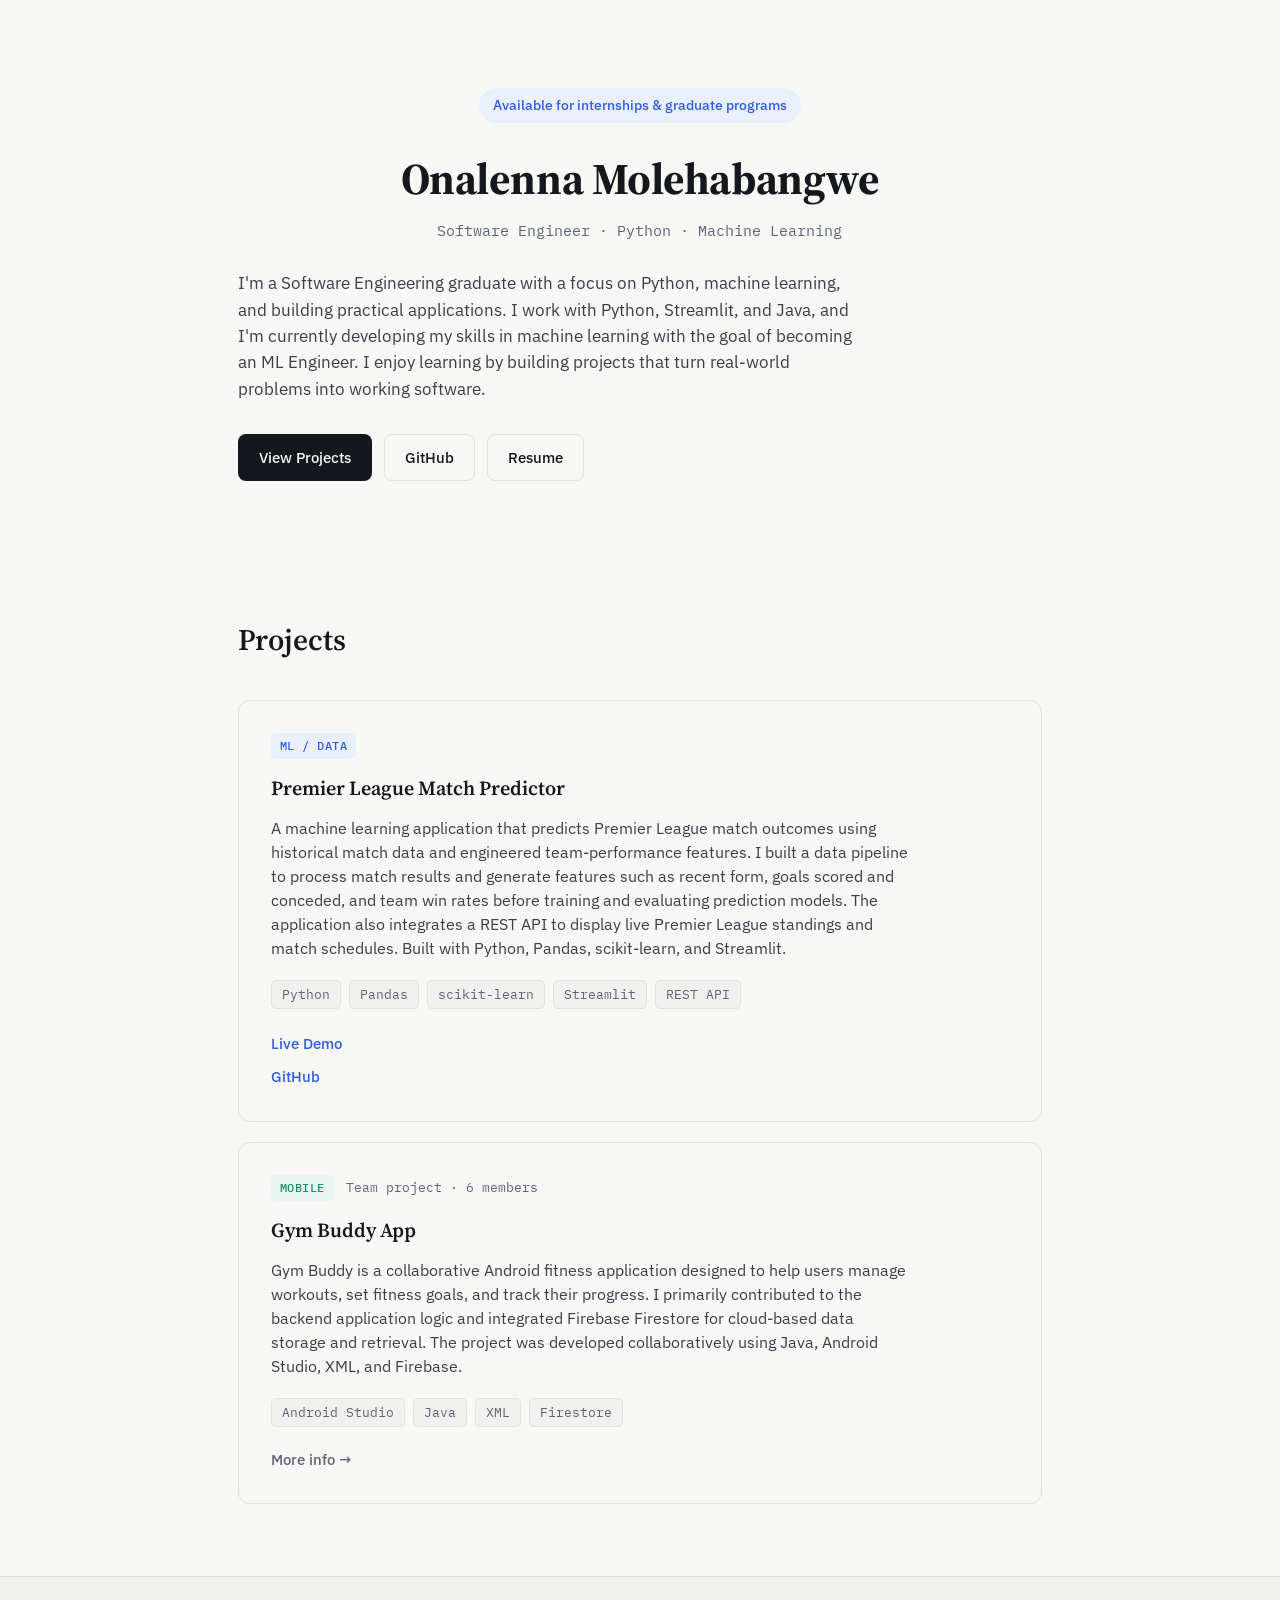
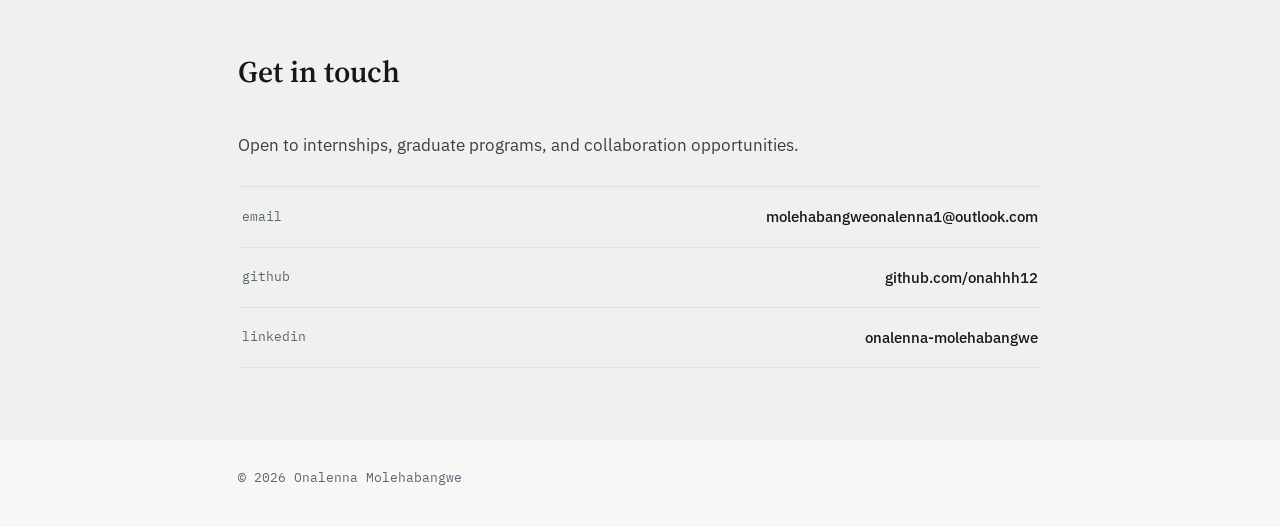
==== index.html @ 071b9071 "Update link to point to gymbuddy.html" ====
<!DOCTYPE html>
<html lang="en">
<head>
<meta charset="UTF-8">
<meta name="viewport" content="width=device-width, initial-scale=1.0">
<title>Onalenna Molehabangwe — Python Developer</title>
<link rel="preconnect" href="https://fonts.googleapis.com">
<link rel="preconnect" href="https://fonts.gstatic.com" crossorigin>
<link href="https://fonts.googleapis.com/css2?family=Source+Serif+4:opsz,wght@8..60,500;8..60,600;8..60,700&family=IBM+Plex+Sans:wght@400;500;600&family=IBM+Plex+Mono:wght@400;500&display=swap" rel="stylesheet">
<link rel="stylesheet" href="styles.css">
</head>
<body>

<header class="hero">
  <div class="wrap">
    <p class="badge-pill">Available for internships &amp; graduate programs</p>
    <div class="hero-row">
      <div>
        <h1>Onalenna Molehabangwe</h1>
        <p class="role">Software Engineer · Python · Machine Learning</p>
      </div>
    </div>

    <p class="lede">
      I'm a Software Engineering graduate with a focus on Python, machine learning, and building practical applications. I work with Python, Streamlit, and Java, and I'm currently developing my skills in machine learning with the goal of becoming an ML Engineer. I enjoy learning by building projects that turn real-world problems into working software.
    </p>

    <div class="cta-row">
      <a class="btn btn-primary" href="#projects">View Projects</a>
      <a class="btn btn-secondary" href="https://github.com/onahhh12" target="_blank" rel="noopener">GitHub</a>
      <a class="btn btn-secondary" href="resume.pdf" target="_blank" rel="noopener">Resume</a>
    </div>
  </div>
</header>

<main>
  <section id="projects" class="section">
    <div class="wrap">
      <h2>Projects</h2>

      <div class="cards">

        <article class="card">
          <div class="card-top">
            <span class="tag-domain tag-ml">ML / DATA</span>
          </div>
          <h3>Premier League Match Predictor</h3>
          <p>
            A machine learning application that predicts Premier League match outcomes using historical match data and engineered team-performance features. 
            I built a data pipeline to process match results and generate features such as recent form, goals scored and conceded, 
            and team win rates before training and evaluating prediction models.
            The application also integrates a REST API to display live Premier League standings and match schedules. 
            Built with Python, Pandas, scikit-learn, and Streamlit.
          </p>
          <ul class="stack">
            <li>Python</li>
            <li>Pandas</li>
            <li>scikit-learn</li>
            <li>Streamlit</li>
            <li>REST API</li>
          </ul>
          <div class="project-links">
            <div>
              <a class="link" href="https://premierleagueproject.streamlit.app/" target="_blank" rel="noopener">Live Demo</a>
            </div>
            <div>
              <a class="link" href="https://github.com/onahhh12/premier-league" target="_blank" rel="noopener">GitHub</a>
            </div>
        </article>

        <article class="card">
          <div class="card-top">
            <span class="tag-domain tag-mobile">MOBILE</span>
            <span class="team-note">Team project · 6 members</span>
          </div>
          <h3>Gym Buddy App</h3>
          <p>
            Gym Buddy is a collaborative Android fitness application designed to help users manage workouts, 
            set fitness goals, and track their progress. 
            I primarily contributed to the backend application logic and integrated Firebase Firestore for cloud-based data storage and retrieval. 
            The project was developed collaboratively using Java, Android Studio, XML, and Firebase.
          </p>
          <ul class="stack">
            <li>Android Studio</li>
            <li>Java</li>
            <li>XML</li>
            <li>Firestore</li>
          </ul>
          <div class="card-actions">
            <a class="link link-muted" href="gymbuddy.html" aria-disabled="true">More info →</a>
          </div>
        </article>

      </div>
    </div>
  </section>

  <section id="contact" class="section section-alt">
    <div class="wrap">
      <h2>Get in touch</h2>
      <p class="lede">
        Open to internships, graduate programs, and collaboration opportunities.
      </p>

      <div class="contact-list">
        <a class="contact-row" href="mailto:molehabangweonalenna1@outlook.com">
          <span class="contact-label">email</span>
          <span class="contact-value">molehabangweonalenna1@outlook.com</span>
        </a>
        <a class="contact-row" href="https://github.com/onahhh12" target="_blank" rel="noopener">
          <span class="contact-label">github</span>
          <span class="contact-value">github.com/onahhh12</span>
        </a>
        <a class="contact-row" href="https://www.linkedin.com/in/onalenna-molehabangwe-65409827b/" target="_blank" rel="noopener">
          <span class="contact-label">linkedin</span>
          <span class="contact-value">onalenna-molehabangwe</span>
        </a>
      </div>
    </div>
  </section>
</main>

<footer class="footer">
  <div class="wrap">
    <p>© 2026 Onalenna Molehabangwe</p>
  </div>
</footer>

</body>
</html>
---- styles.css ----
:root {
  --paper: #F7F7F5;
  --paper-alt: #F0F1EE;
  --ink: #14171C;
  --ink-soft: #3A3F47;
  --slate: #5B6472;
  --border: #E1E2DE;
  --accent: #2F5DE3;
  --accent-soft: #EAEFFD;
  --teal: #1F8A70;
  --teal-soft: #E7F5F1;

  --font-display: "Source Serif 4", serif;
  --font-body: "IBM Plex Sans", sans-serif;
  --font-mono: "IBM Plex Mono", monospace;
}

* {
  box-sizing: border-box;
}

html {
  scroll-behavior: smooth;
}

body {
  margin: 0;
  background: var(--paper);
  color: var(--ink);
  font-family: var(--font-body);
  line-height: 1.55;
  -webkit-font-smoothing: antialiased;
}

a {
  color: inherit;
}

.wrap {
  max-width: 860px;
  margin: 0 auto;
  padding: 0 28px;
}

/* --- Availability badge --- */
.badge-pill {
  display: block;
  font-family: var(--font-body);
  font-weight: 500;
  font-size: 13.5px;
  color: var(--accent);
  background: var(--accent-soft);
  padding: 7px 14px;
  border-radius: 20px;
  width: fit-content;
  margin: 0 auto;
}

/* --- Hero --- */
.hero {
  padding: 88px 0 64px;
}

.hero-row {
  display: flex;
  align-items: center;
  justify-content: center;
  gap: 22px;
  margin-top: 22px;
  text-align: center;
}

h1 {
  font-family: var(--font-display);
  font-weight: 700;
  font-size: clamp(32px, 4.2vw, 44px);
  margin: 0 0 6px 0;
  letter-spacing: -0.01em;
}

.role {
  font-family: var(--font-mono);
  font-size: 15px;
  color: var(--slate);
  margin: 0;
}

.lede {
  font-size: 17px;
  color: var(--ink-soft);
  max-width: 620px;
  margin: 28px 0 0 0;
}

.cta-row {
  display: flex;
  gap: 12px;
  margin-top: 32px;
  flex-wrap: wrap;
}

.btn {
  font-family: var(--font-body);
  font-weight: 500;
  font-size: 15px;
  text-decoration: none;
  padding: 11px 20px;
  border-radius: 8px;
  border: 1px solid transparent;
  transition: transform 0.12s ease, background 0.12s ease, border-color 0.12s ease;
  display: inline-block;
}

.btn:hover {
  transform: translateY(-1px);
}

.btn-primary {
  background: var(--ink);
  color: var(--paper);
}

.btn-primary:hover {
  background: var(--accent);
}

.btn-secondary {
  background: transparent;
  color: var(--ink);
  border-color: var(--border);
}

.btn-secondary:hover {
  border-color: var(--accent);
  color: var(--accent);
}

/* --- Sections --- */
.section {
  padding: 72px 0;
}

.section-alt {
  background: var(--paper-alt);
  border-top: 1px solid var(--border);
}

h2 {
  font-family: var(--font-display);
  font-weight: 600;
  font-size: clamp(24px, 3vw, 30px);
  margin: 0 0 36px 0;
}

/* --- Project cards --- */
.cards {
  display: flex;
  flex-direction: column;
  gap: 20px;
}

.card {
  background: var(--paper);
  border: 1px solid var(--border);
  border-radius: 12px;
  padding: 32px;
}

.card-top {
  display: flex;
  align-items: center;
  gap: 12px;
  margin-bottom: 14px;
}

.tag-domain {
  font-family: var(--font-mono);
  font-size: 11.5px;
  letter-spacing: 0.04em;
  padding: 4px 9px;
  border-radius: 5px;
  font-weight: 500;
}

.tag-ml {
  background: var(--accent-soft);
  color: var(--accent);
}

.tag-mobile {
  background: var(--teal-soft);
  color: var(--teal);
}

.team-note {
  font-family: var(--font-mono);
  font-size: 12.5px;
  color: var(--slate);
}

.card h3 {
  font-family: var(--font-display);
  font-weight: 600;
  font-size: 20px;
  margin: 0 0 12px 0;
}

.card p {
  color: var(--ink-soft);
  font-size: 15.5px;
  margin: 0 0 20px 0;
  max-width: 640px;
}

.stack {
  list-style: none;
  display: flex;
  flex-wrap: wrap;
  gap: 8px;
  padding: 0;
  margin: 0 0 22px 0;
}

.stack li {
  font-family: var(--font-mono);
  font-size: 12.5px;
  color: var(--slate);
  background: var(--paper-alt);
  border: 1px solid var(--border);
  padding: 4px 10px;
  border-radius: 5px;
}

.project-links {
    display: flex;
    flex-direction: column;
    align-items: flex-start;
    gap: 8px;
}

.card-actions {
  display: flex;
  flex-direction: column;
  align-items: flex-start;
  gap: 8px;
}

.link {
  font-family: var(--font-body);
  font-weight: 500;
  font-size: 14.5px;
  color: var(--accent);
  text-decoration: none;
}

.link:hover {
  text-decoration: underline;
}

.link-muted {
  color: var(--slate);
  pointer-events: none;
}

/* --- Contact --- */
.contact-list {
  display: flex;
  flex-direction: column;
  border-top: 1px solid var(--border);
  margin-top: 28px;
}

.contact-row {
  display: flex;
  justify-content: space-between;
  align-items: center;
  text-decoration: none;
  padding: 18px 4px;
  border-bottom: 1px solid var(--border);
  transition: padding-left 0.12s ease;
}

.contact-row:hover {
  padding-left: 10px;
  color: var(--accent);
}

.contact-label {
  font-family: var(--font-mono);
  font-size: 13px;
  color: var(--slate);
}

.contact-value {
  font-family: var(--font-body);
  font-weight: 500;
  font-size: 15px;
}

/* --- Footer --- */
.footer {
  padding: 28px 0 40px;
}

.footer p {
  font-family: var(--font-mono);
  font-size: 12.5px;
  color: var(--slate);
  margin: 0;
}

/* --- Motion & accessibility --- */
@media (prefers-reduced-motion: reduce) {
  html {
    scroll-behavior: auto;
  }
  .btn, .contact-row {
    transition: none;
  }
}

a:focus-visible,
.btn:focus-visible {
  outline: 2px solid var(--accent);
  outline-offset: 2px;
}

/* --- Responsive --- */
@media (max-width: 600px) {
  .hero {
    padding: 64px 0 48px;
  }
  .hero-row {
    flex-direction: column;
    align-items: flex-start;
    gap: 16px;
  }
  .card {
    padding: 24px;
  }
  .contact-row {
    flex-direction: column;
    align-items: flex-start;
    gap: 4px;
  }
}
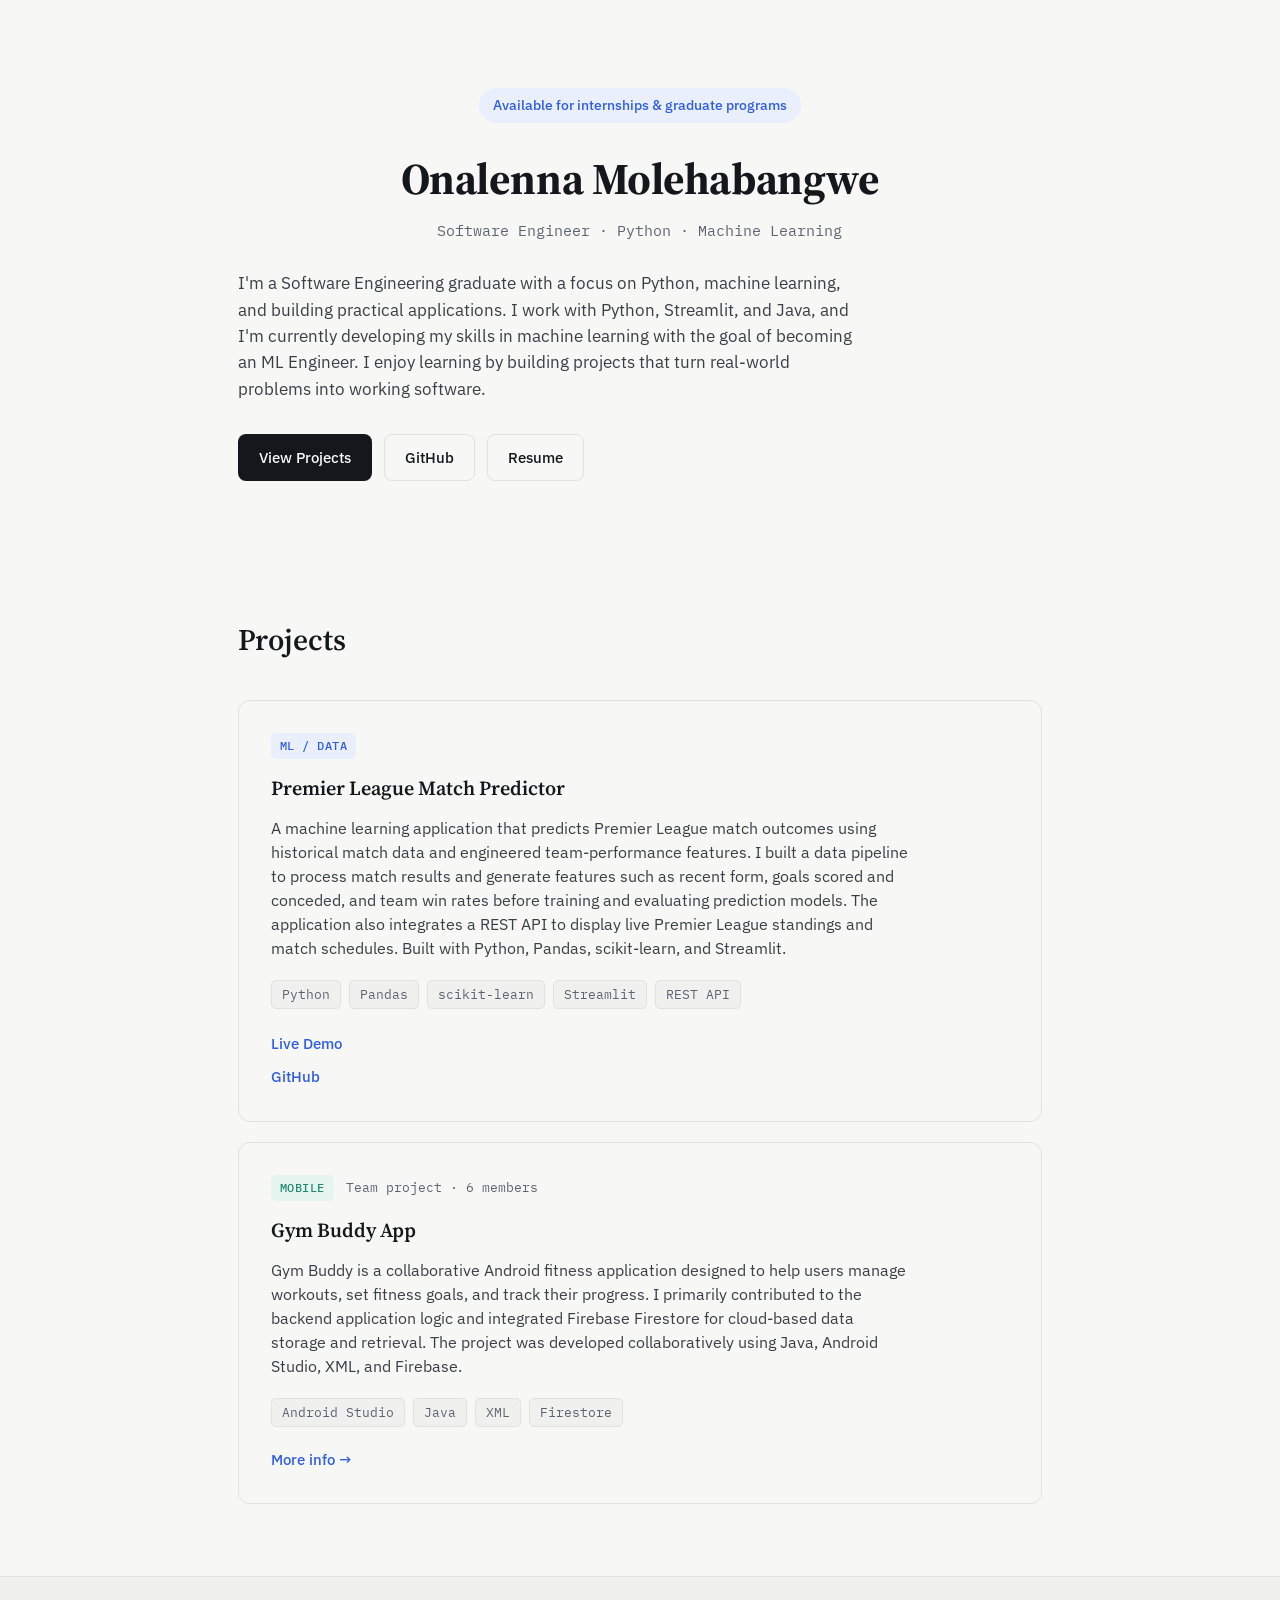
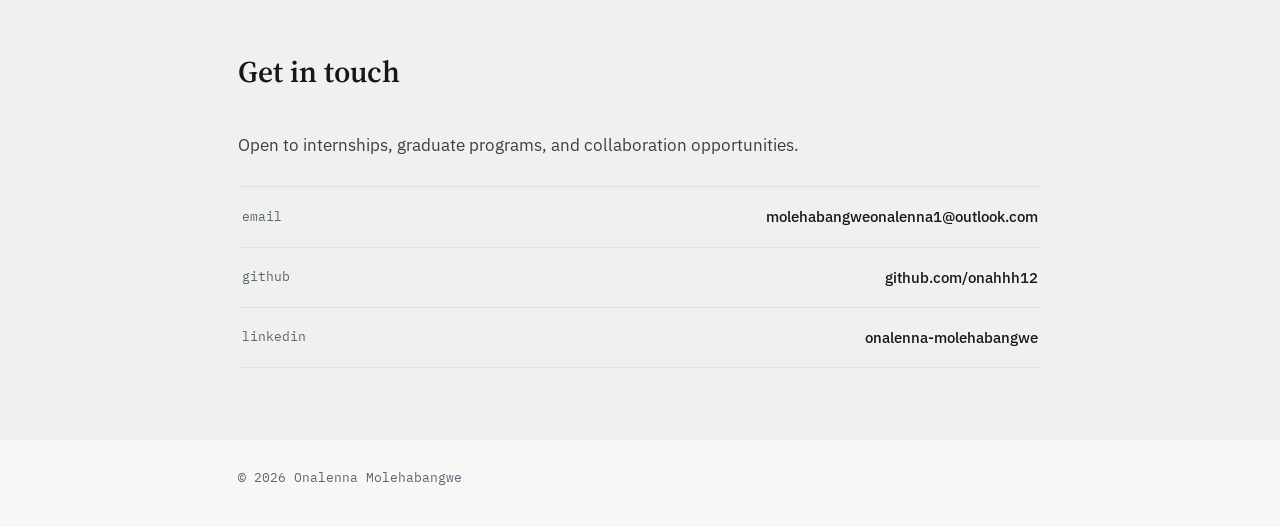
==== commit 13a2cb58: "Update link to gymbuddy.html with target and rel attributes" ====
--- a/index.html
+++ b/index.html
@@ -87,7 +87,7 @@
             <li>Firestore</li>
           </ul>
           <div class="card-actions">
-            <a class="link link-muted" href="gymbuddy.html" aria-disabled="true">More info →</a>
+            <a class="link" href="gymbuddy.html" target="_blank" rel="noopener" >More info →</a>
           </div>
         </article>
 
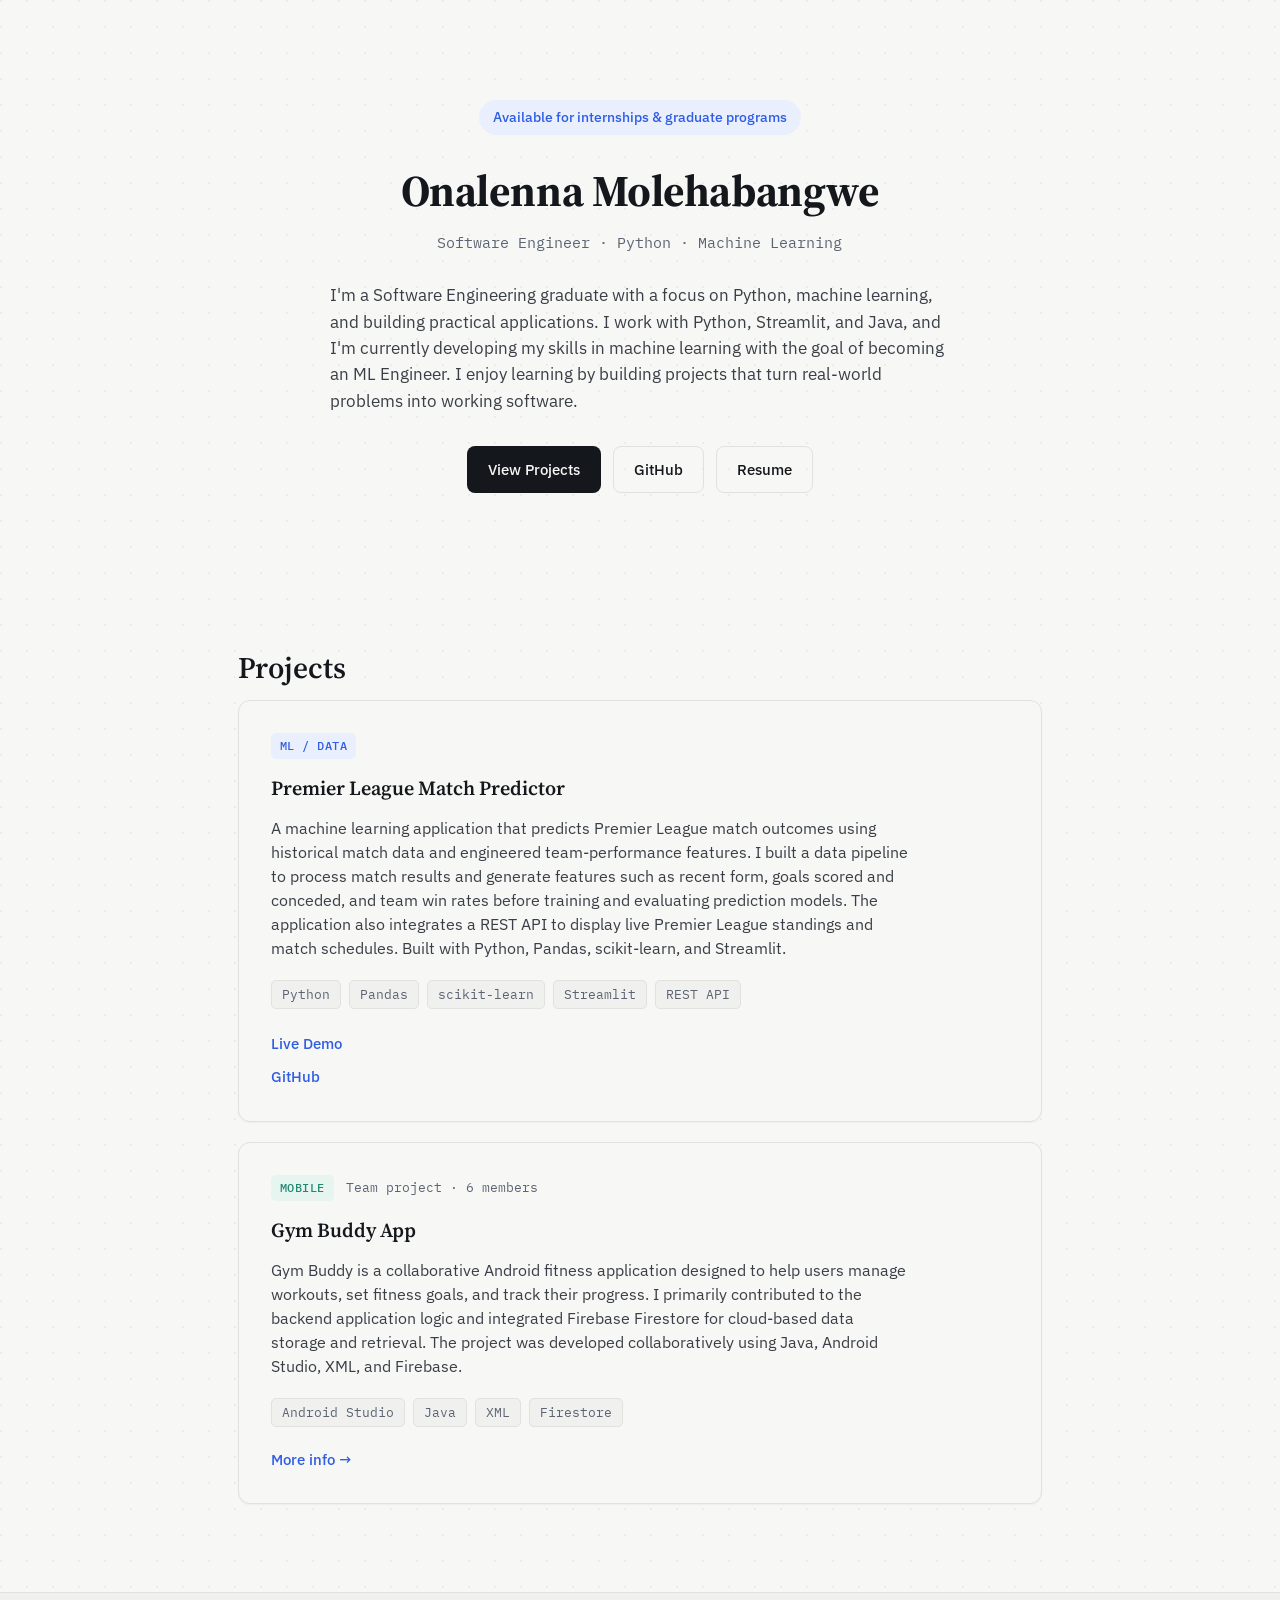
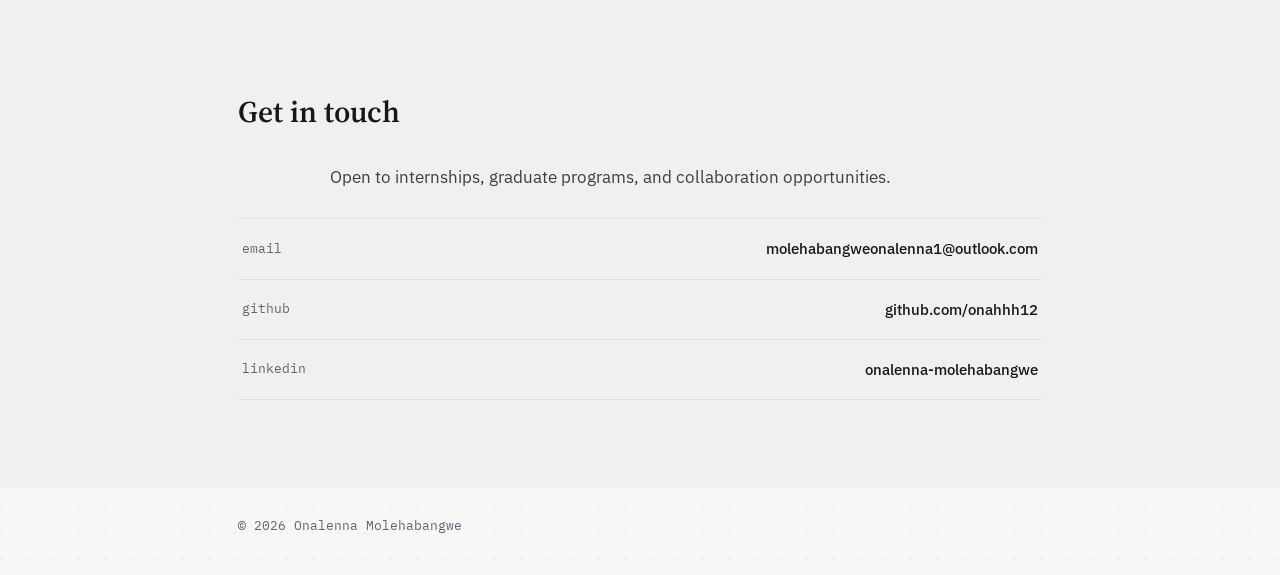
==== commit d4d37880: "Refactor text in index.html for consistency" ====
--- a/index.html
+++ b/index.html
@@ -46,10 +46,10 @@
           </div>
           <h3>Premier League Match Predictor</h3>
           <p>
-            A machine learning application that predicts Premier League match outcomes using historical match data and engineered team-performance features. 
-            I built a data pipeline to process match results and generate features such as recent form, goals scored and conceded, 
+            A machine learning application that predicts Premier League match outcomes using historical match data and engineered team-performance features.
+            I built a data pipeline to process match results and generate features such as recent form, goals scored and conceded,
             and team win rates before training and evaluating prediction models.
-            The application also integrates a REST API to display live Premier League standings and match schedules. 
+            The application also integrates a REST API to display live Premier League standings and match schedules.
             Built with Python, Pandas, scikit-learn, and Streamlit.
           </p>
           <ul class="stack">
@@ -66,6 +66,7 @@
             <div>
               <a class="link" href="https://github.com/onahhh12/premier-league" target="_blank" rel="noopener">GitHub</a>
             </div>
+          </div>
         </article>
 
         <article class="card">
@@ -75,9 +76,9 @@
           </div>
           <h3>Gym Buddy App</h3>
           <p>
-            Gym Buddy is a collaborative Android fitness application designed to help users manage workouts, 
-            set fitness goals, and track their progress. 
-            I primarily contributed to the backend application logic and integrated Firebase Firestore for cloud-based data storage and retrieval. 
+            Gym Buddy is a collaborative Android fitness application designed to help users manage workouts,
+            set fitness goals, and track their progress.
+            I primarily contributed to the backend application logic and integrated Firebase Firestore for cloud-based data storage and retrieval.
             The project was developed collaboratively using Java, Android Studio, XML, and Firebase.
           </p>
           <ul class="stack">
@@ -87,7 +88,7 @@
             <li>Firestore</li>
           </ul>
           <div class="card-actions">
-            <a class="link" href="gymbuddy.html" target="_blank" rel="noopener" >More info →</a>
+            <a class="link" href="gymbuddy.html" target="_blank" rel="noopener">More info →</a>
           </div>
         </article>
 
--- a/styles.css
+++ b/styles.css
@@ -25,7 +25,9 @@
 
 body {
   margin: 0;
-  background: var(--paper);
+  background-color: var(--paper);
+  background-image: radial-gradient(circle at 1px 1px, rgba(20, 23, 28, 0.05) 1px, transparent 0);
+  background-size: 26px 26px;
   color: var(--ink);
   font-family: var(--font-body);
   line-height: 1.55;
@@ -58,7 +60,7 @@
 
 /* --- Hero --- */
 .hero {
-  padding: 88px 0 64px;
+  padding: 100px 0 56px;
 }
 
 .hero-row {
@@ -89,7 +91,7 @@
   font-size: 17px;
   color: var(--ink-soft);
   max-width: 620px;
-  margin: 28px 0 0 0;
+  margin: 28px auto 0;
 }
 
 .cta-row {
@@ -97,6 +99,7 @@
   gap: 12px;
   margin-top: 32px;
   flex-wrap: wrap;
+  justify-content: center;
 }
 
 .btn {
@@ -137,7 +140,7 @@
 
 /* --- Sections --- */
 .section {
-  padding: 72px 0;
+  padding: 96px 0 88px;
 }
 
 .section-alt {
@@ -149,6 +152,12 @@
   font-family: var(--font-display);
   font-weight: 600;
   font-size: clamp(24px, 3vw, 30px);
+  margin: 0 0 8px 0;
+}
+
+.section-intro {
+  color: var(--slate);
+  font-size: 15px;
   margin: 0 0 36px 0;
 }
 
@@ -164,6 +173,14 @@
   border: 1px solid var(--border);
   border-radius: 12px;
   padding: 32px;
+  box-shadow: 0 1px 2px rgba(20, 23, 28, 0.04);
+  transition: box-shadow 0.15s ease, transform 0.15s ease, border-color 0.15s ease;
+}
+
+.card:hover {
+  box-shadow: 0 10px 28px rgba(20, 23, 28, 0.09);
+  transform: translateY(-3px);
+  border-color: #D7D9D3;
 }
 
 .card-top {
@@ -232,10 +249,10 @@
 }
 
 .project-links {
-    display: flex;
-    flex-direction: column;
-    align-items: flex-start;
-    gap: 8px;
+  display: flex;
+  flex-direction: column;
+  align-items: flex-start;
+  gap: 8px;
 }
 
 .card-actions {
@@ -277,12 +294,12 @@
   text-decoration: none;
   padding: 18px 4px;
   border-bottom: 1px solid var(--border);
-  transition: padding-left 0.12s ease;
+  transition: padding-left 0.12s ease, color 0.12s ease;
 }
 
 .contact-row:hover {
   padding-left: 10px;
-  color: var(--accent);
+  color: var(--teal);
 }
 
 .contact-label {
@@ -314,7 +331,7 @@
   html {
     scroll-behavior: auto;
   }
-  .btn, .contact-row {
+  .btn, .contact-row, .card {
     transition: none;
   }
 }
@@ -335,8 +352,17 @@
     align-items: flex-start;
     gap: 16px;
   }
+  .lede {
+    margin: 24px 0 0 0;
+  }
+  .cta-row {
+    justify-content: flex-start;
+  }
   .card {
     padding: 24px;
+  }
+  .card:hover {
+    transform: none;
   }
   .contact-row {
     flex-direction: column;
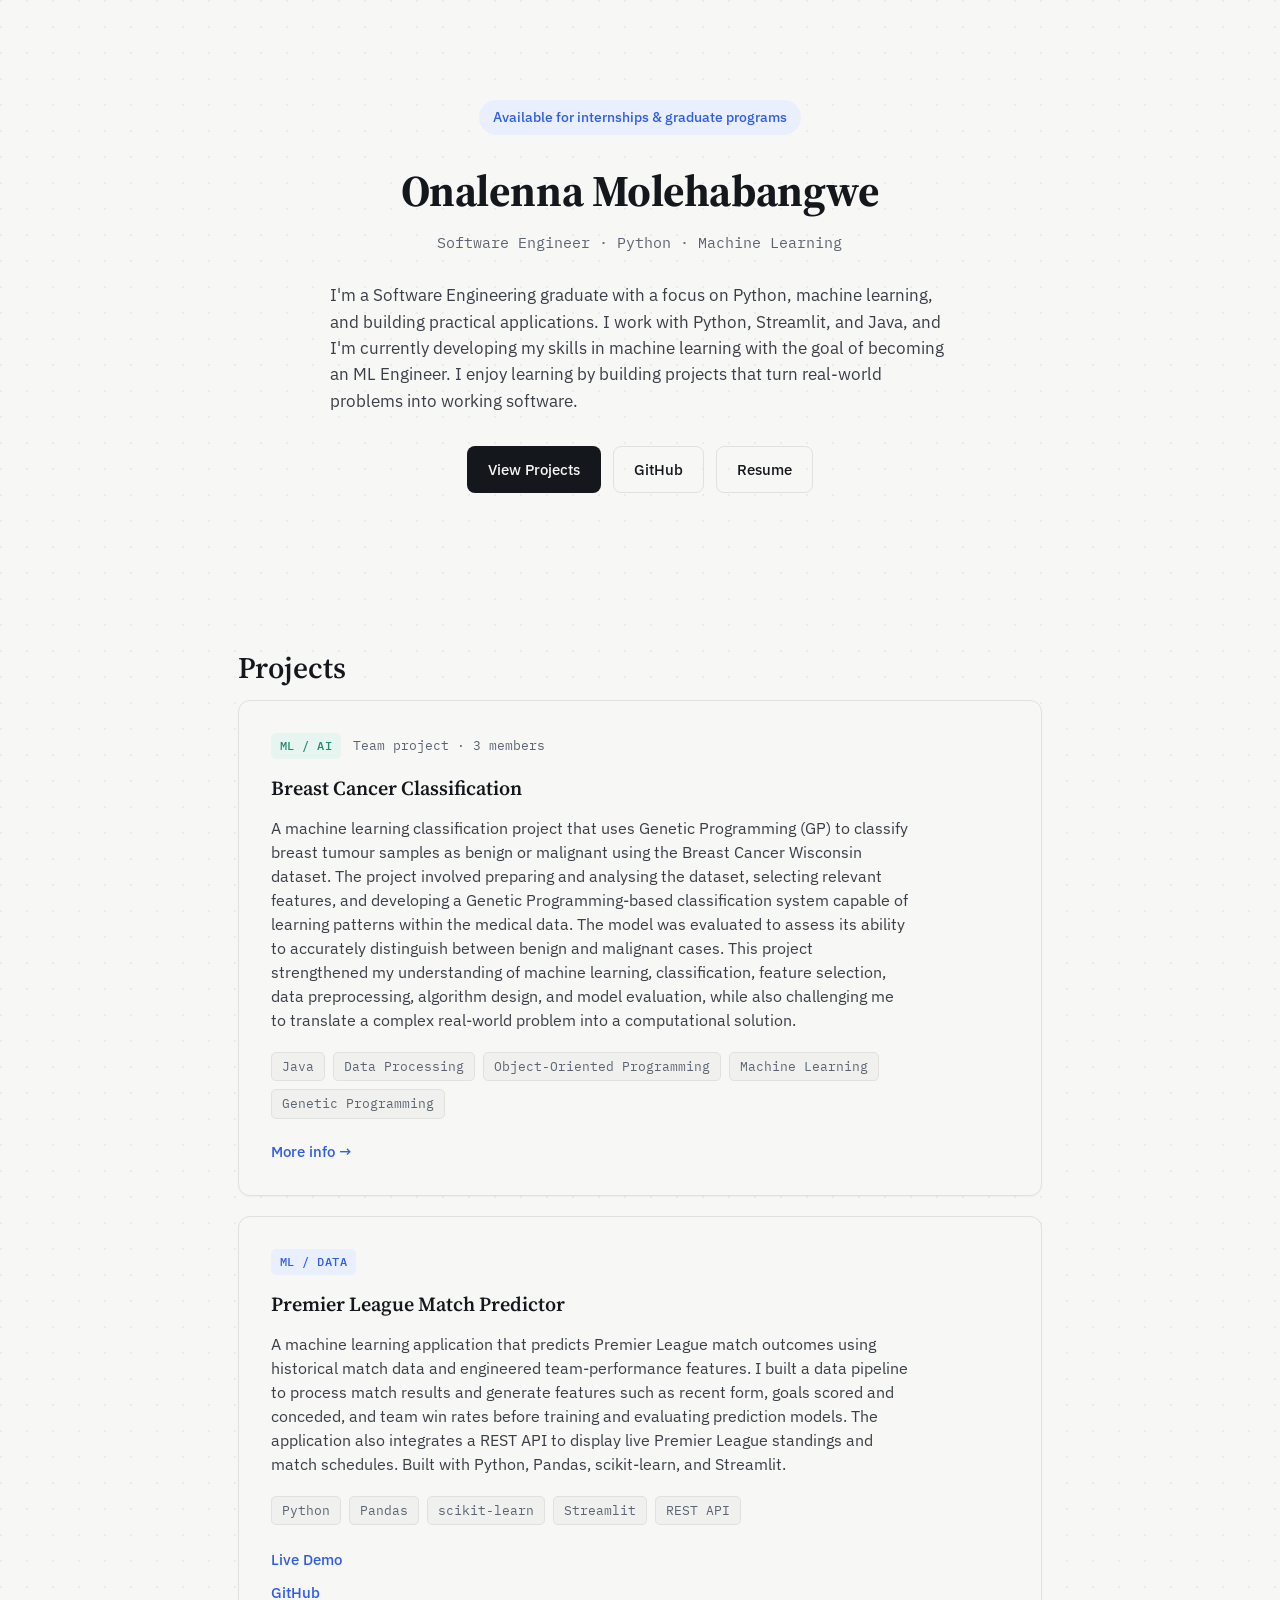
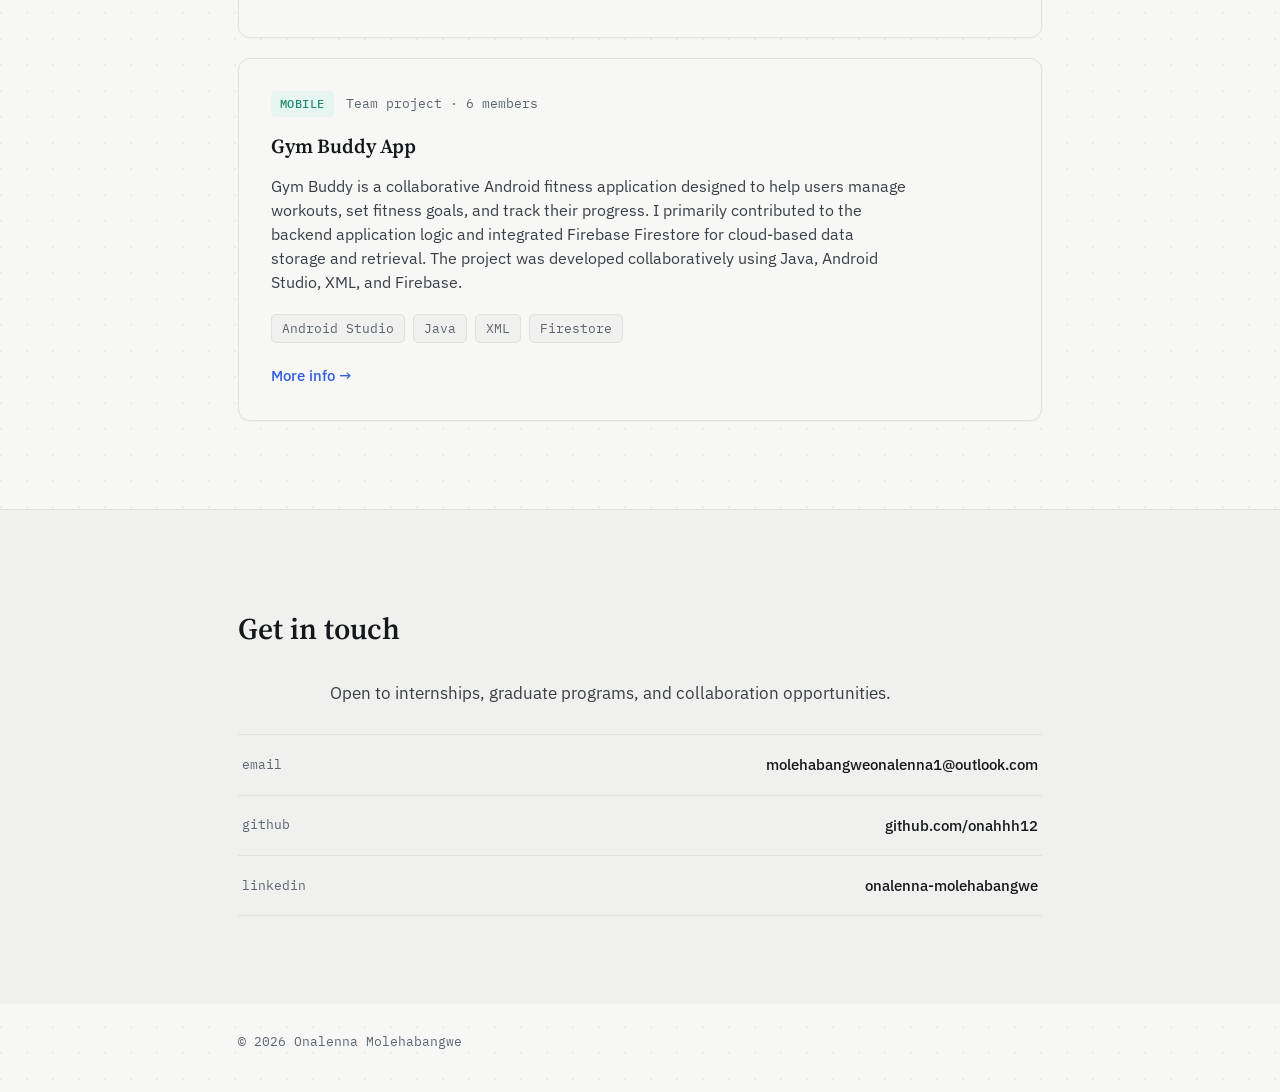
==== commit c32ea0a6: "Add Breast Cancer Classification project card Added a new project card for Breast Cancer Classificat" ====
--- a/index.html
+++ b/index.html
@@ -39,6 +39,32 @@
       <h2>Projects</h2>
 
       <div class="cards">
+
+        <article class="card">
+          <div class="card-top">
+            <span class="tag-domain tag-mobile">ML / AI</span>
+            <span class="team-note">Team project · 3 members</span>
+          </div>
+          <h3>Breast Cancer Classification</h3>
+          <p>
+            A machine learning classification project that uses Genetic Programming (GP) to classify breast tumour samples as benign or malignant using the Breast Cancer Wisconsin dataset.
+            The project involved preparing and analysing the dataset, selecting relevant features, and developing a Genetic Programming-based classification system
+            capable of learning patterns within the medical data. 
+            The model was evaluated to assess its ability to accurately distinguish between benign and malignant cases.
+            This project strengthened my understanding of machine learning, classification, feature selection, data preprocessing, 
+            algorithm design, and model evaluation, while also challenging me to translate a complex real-world problem into a computational solution.
+          </p>
+          <ul class="stack">
+            <li>Java</li>
+            <li>Data Processing</li>
+            <li>Object-Oriented Programming</li>
+            <li>Machine Learning</li>
+            <li>Genetic Programming</li>
+          </ul>
+          <div class="card-actions">
+            <a class="link" href="#" target="_blank" rel="noopener">More info →</a>
+          </div>
+        </article>
 
         <article class="card">
           <div class="card-top">
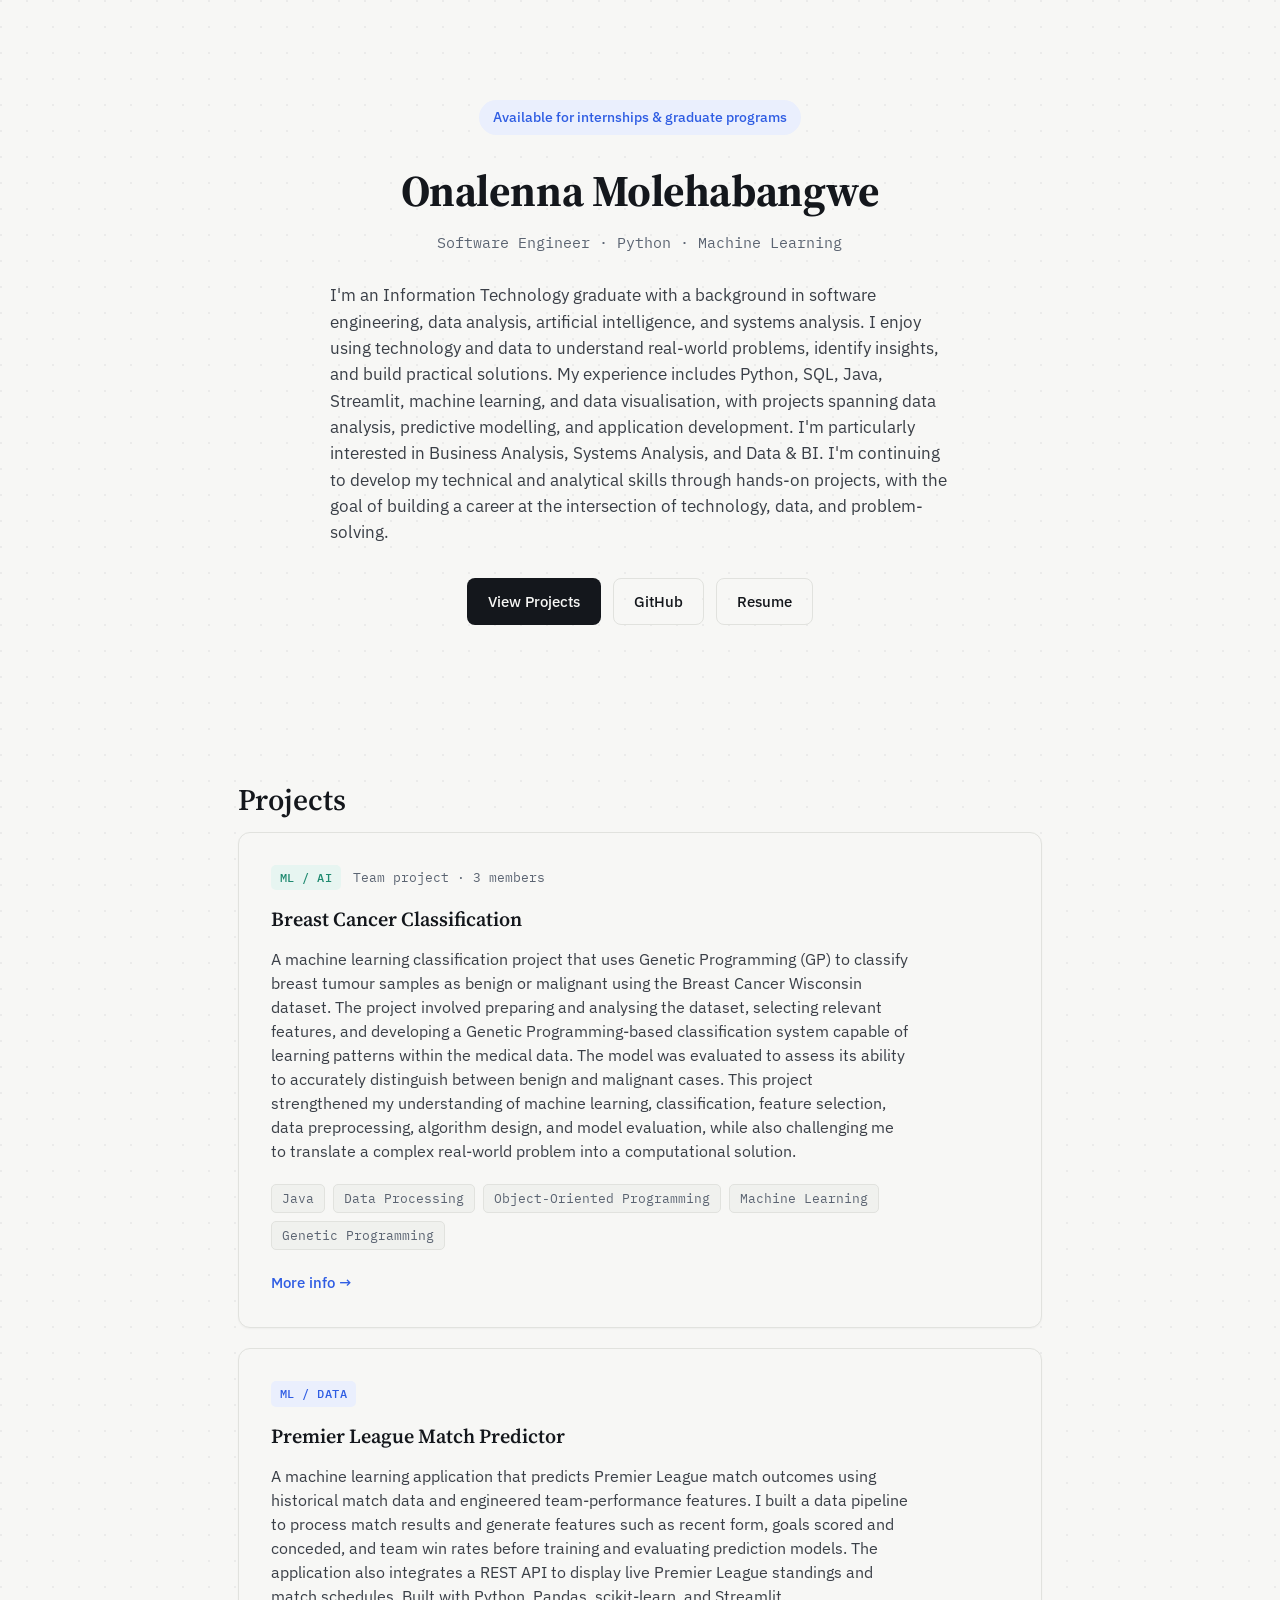
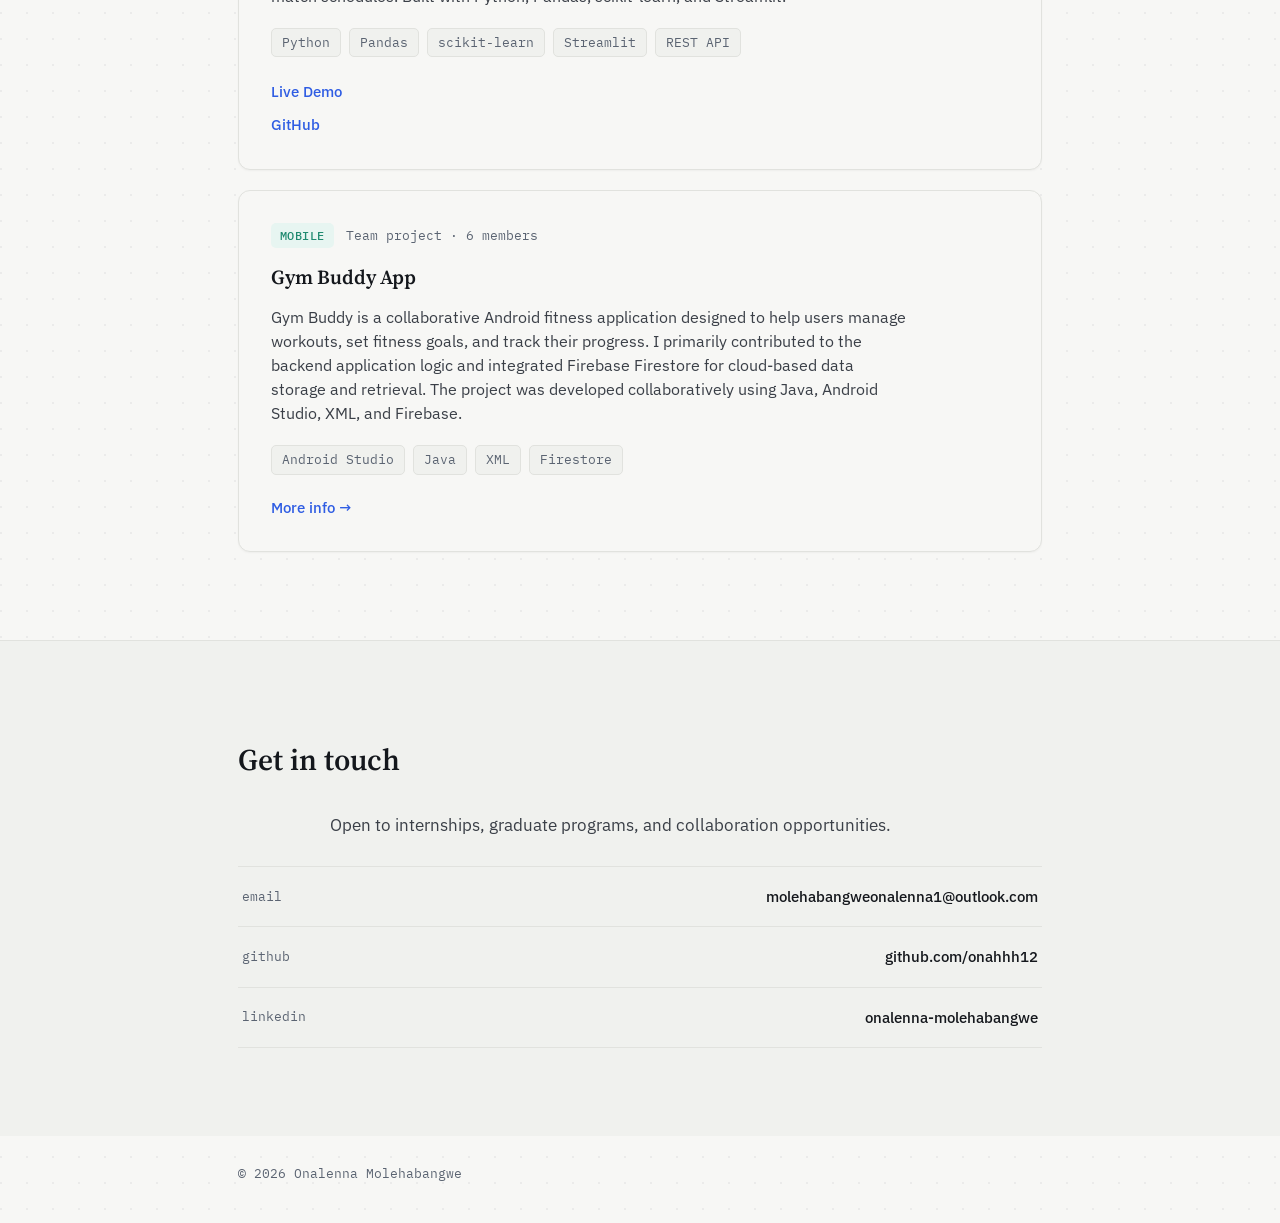
==== commit 205233e0: "Revise personal description in index.html Updated personal description to reflect background in IT, " ====
--- a/index.html
+++ b/index.html
@@ -22,13 +22,18 @@
     </div>
 
     <p class="lede">
-      I'm a Software Engineering graduate with a focus on Python, machine learning, and building practical applications. I work with Python, Streamlit, and Java, and I'm currently developing my skills in machine learning with the goal of becoming an ML Engineer. I enjoy learning by building projects that turn real-world problems into working software.
+      I'm an Information Technology graduate with a background in software engineering, data analysis, artificial intelligence, and systems analysis. 
+      I enjoy using technology and data to understand real-world problems, identify insights, and build practical solutions.
+      My experience includes Python, SQL, Java, Streamlit, machine learning, and data visualisation, with projects spanning data analysis, 
+      predictive modelling, and application development. I'm particularly interested in Business Analysis, Systems Analysis, and Data & BI.
+      I'm continuing to develop my technical and analytical skills through hands-on projects, with the goal of building a career at the intersection of technology, data, and problem-solving.
+
     </p>
 
     <div class="cta-row">
       <a class="btn btn-primary" href="#projects">View Projects</a>
       <a class="btn btn-secondary" href="https://github.com/onahhh12" target="_blank" rel="noopener">GitHub</a>
-      <a class="btn btn-secondary" href="resume.pdf" target="_blank" rel="noopener">Resume</a>
+      <a class="btn btn-secondary" href="Software-Engineering-Graduate.CV (4).pdf" target="_blank" rel="noopener">Resume</a>
     </div>
   </div>
 </header>
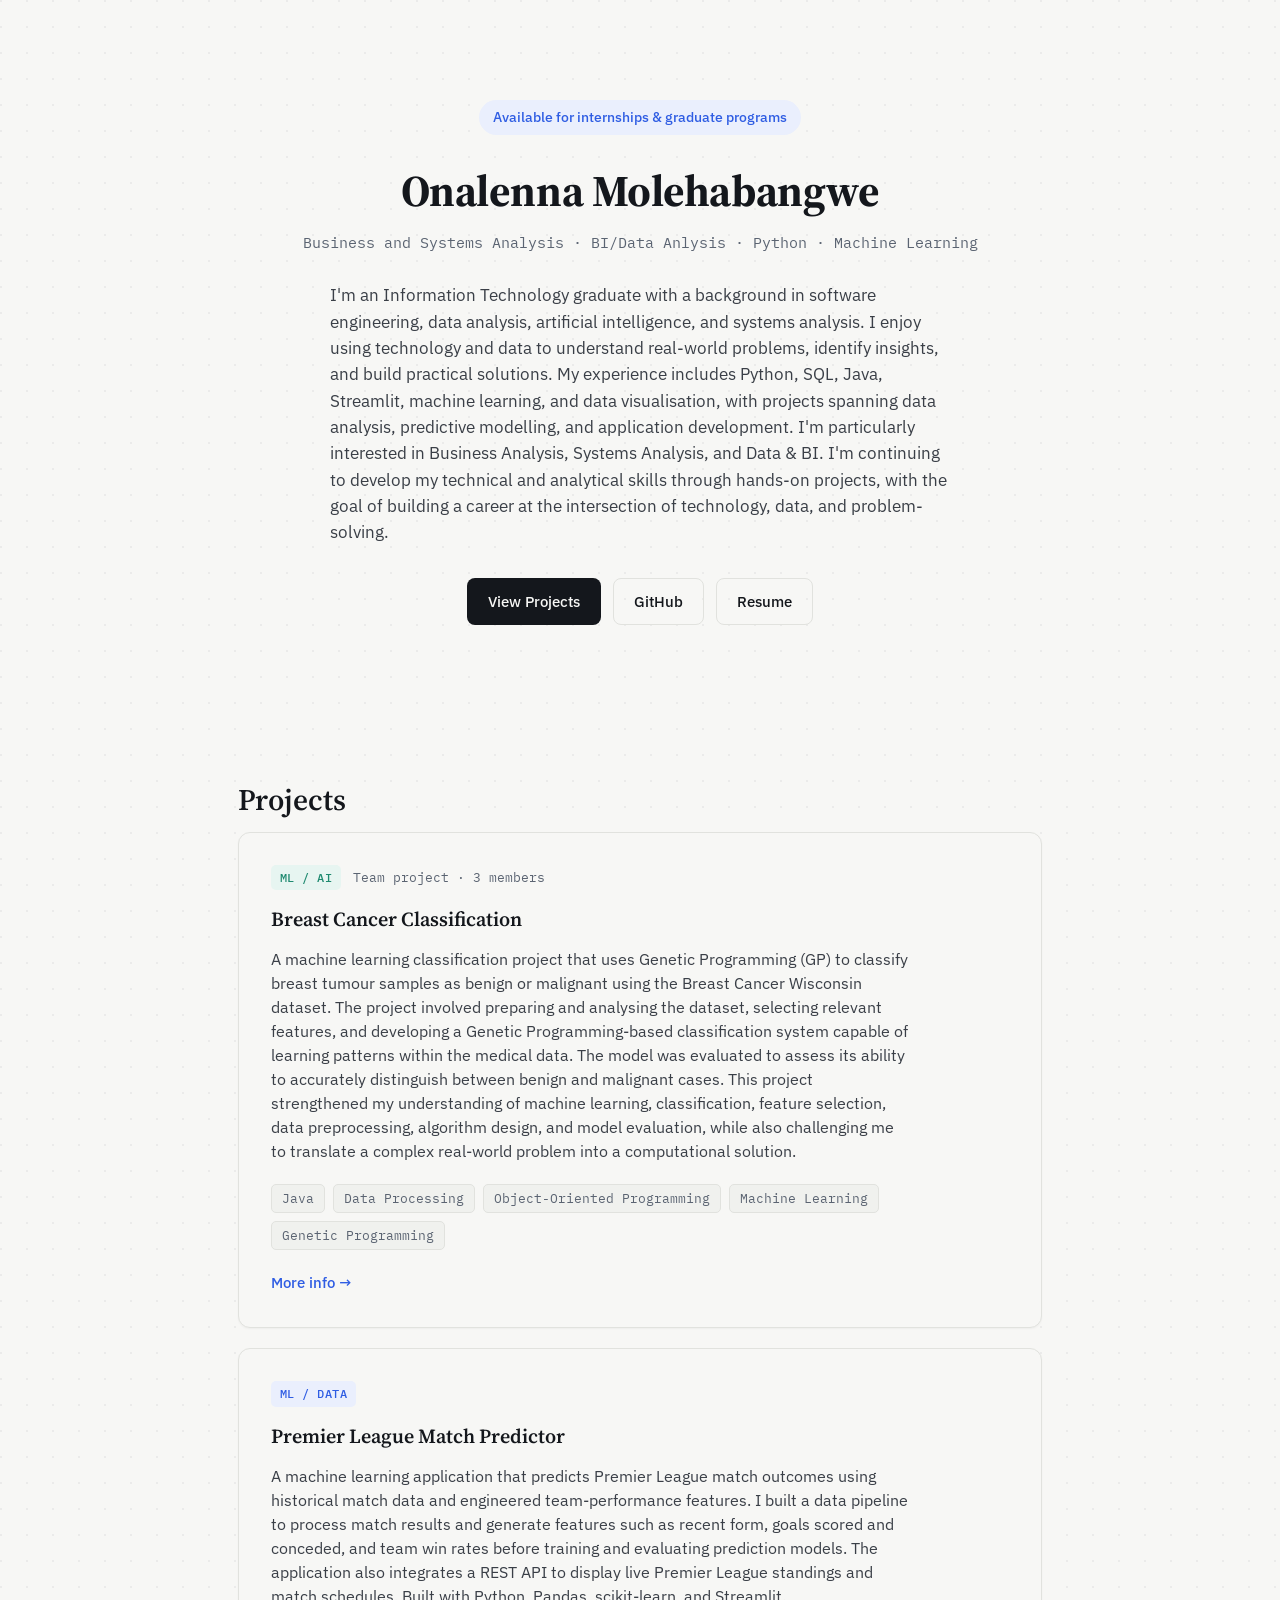
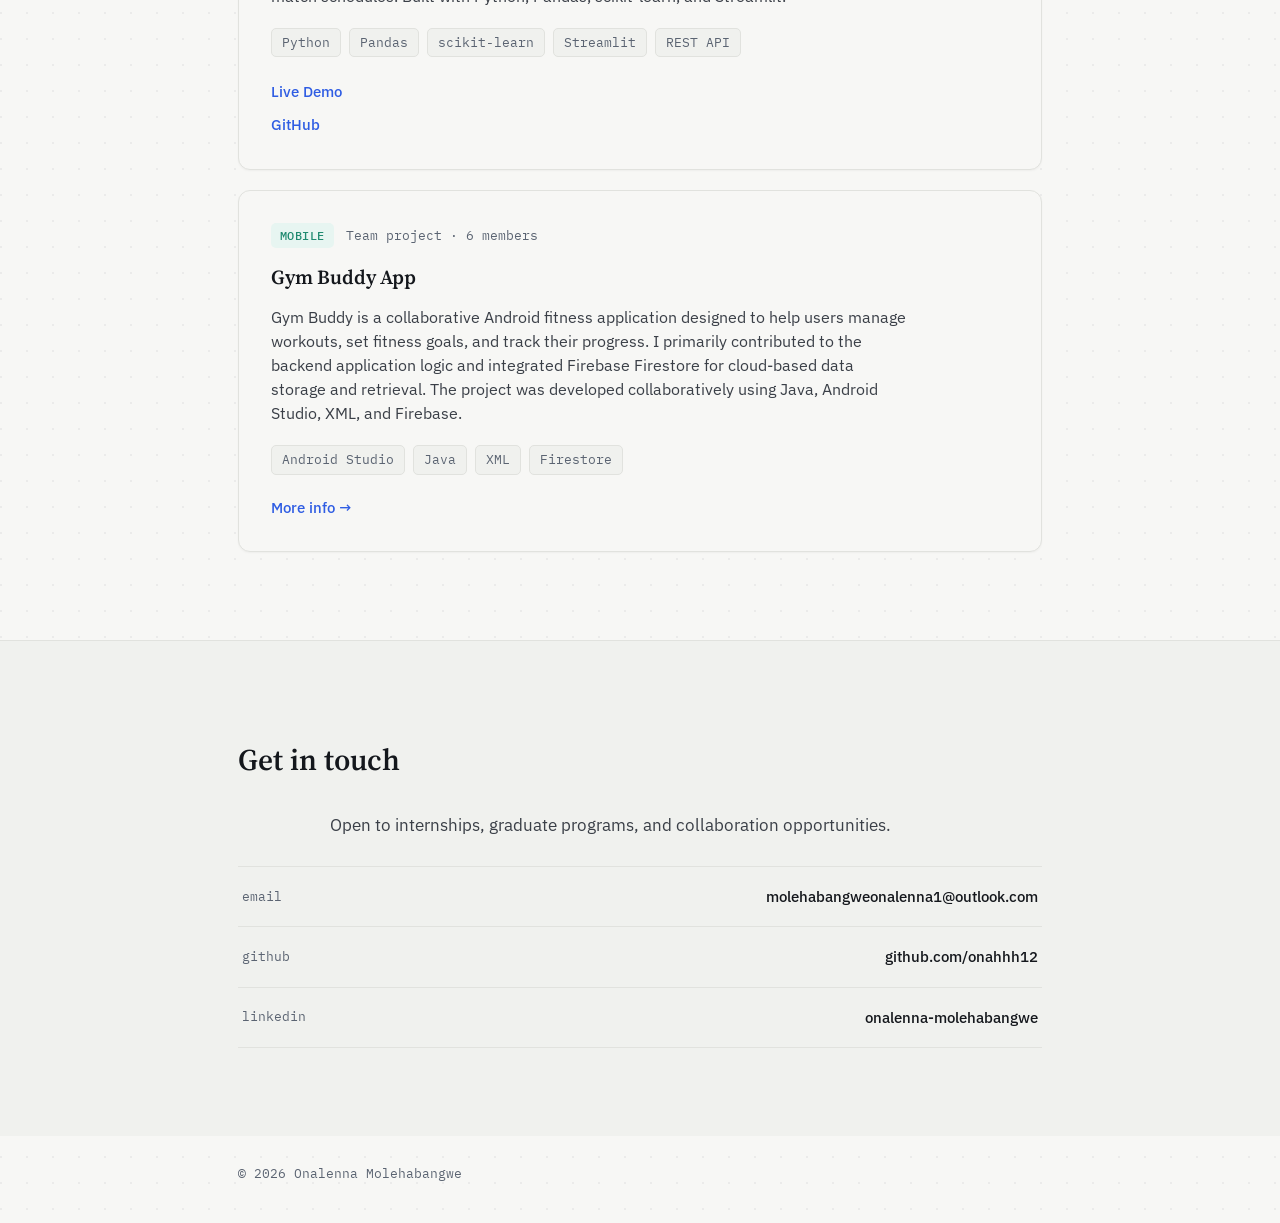
==== commit 8a833648: "Update role description in index.html" ====
--- a/index.html
+++ b/index.html
@@ -17,7 +17,7 @@
     <div class="hero-row">
       <div>
         <h1>Onalenna Molehabangwe</h1>
-        <p class="role">Software Engineer · Python · Machine Learning</p>
+        <p class="role">Business and Systems Analysis · BI/Data Anlysis · Python · Machine Learning</p>
       </div>
     </div>
 
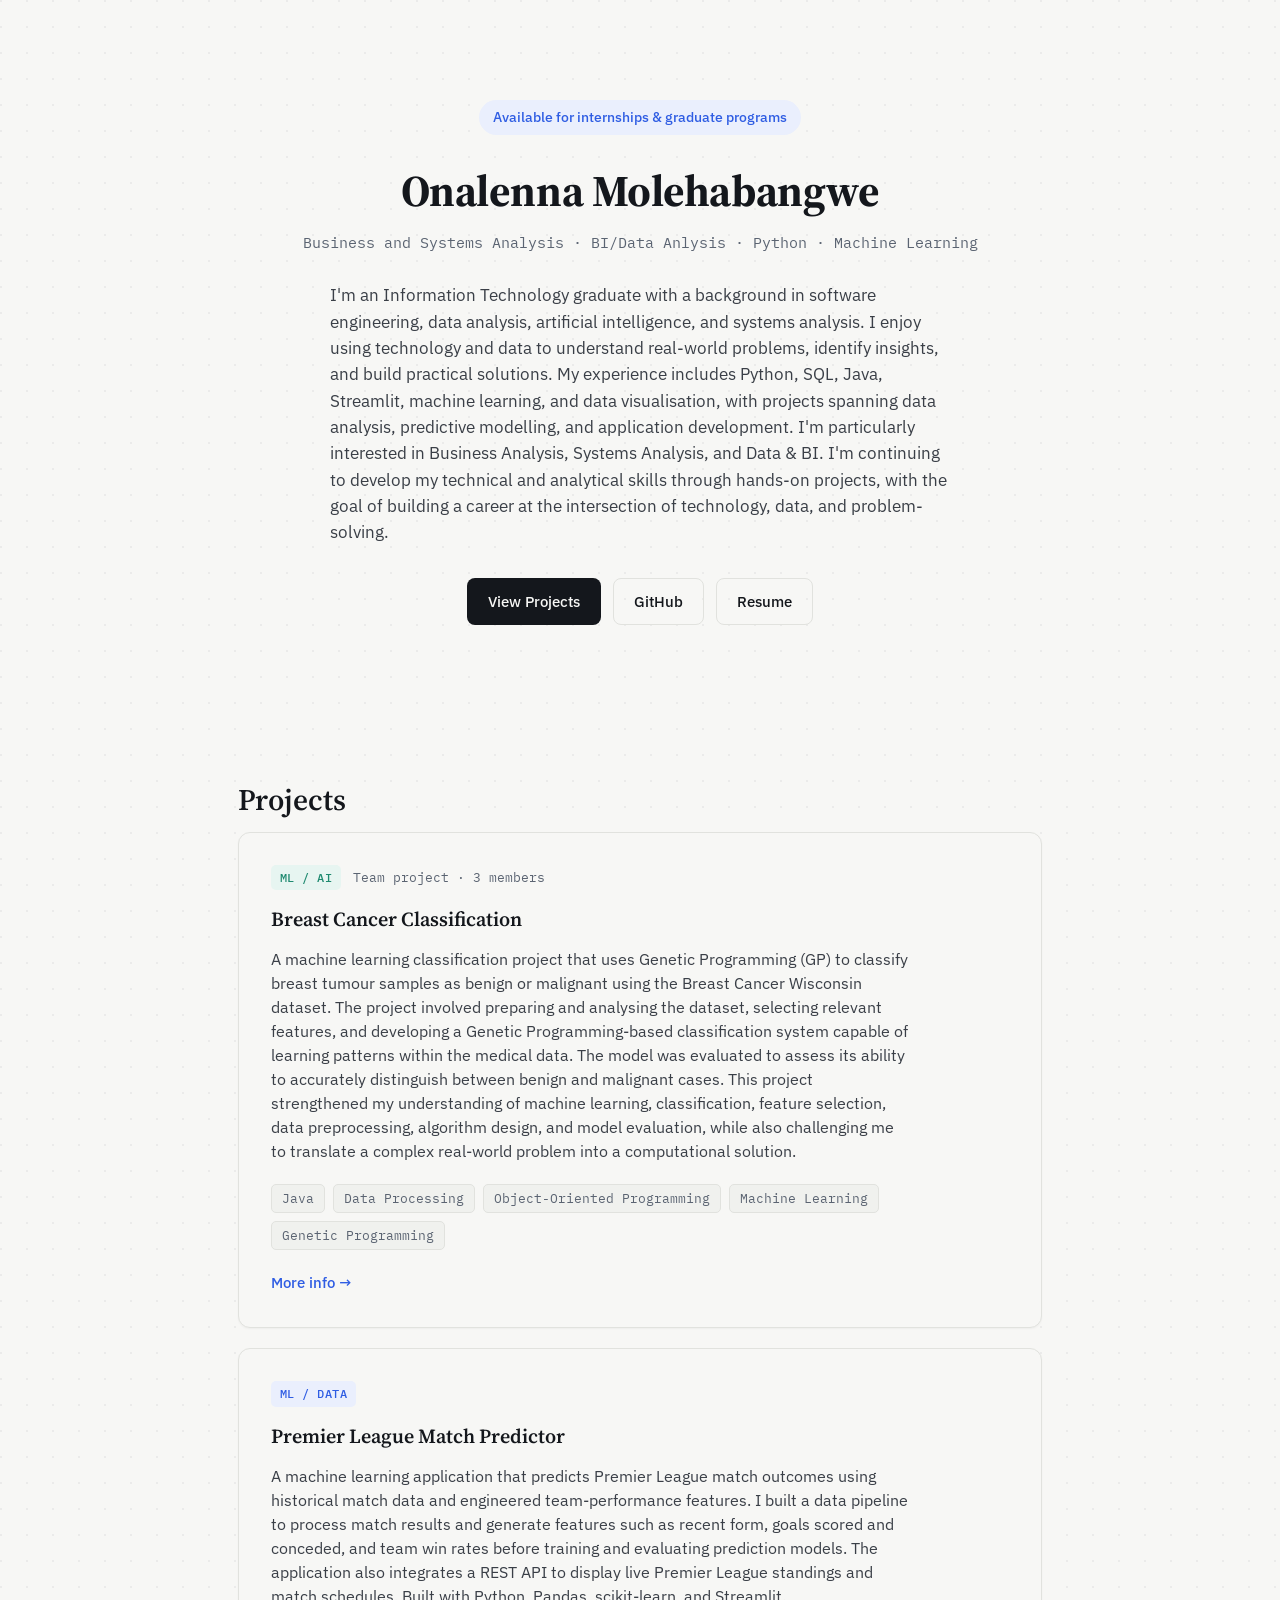
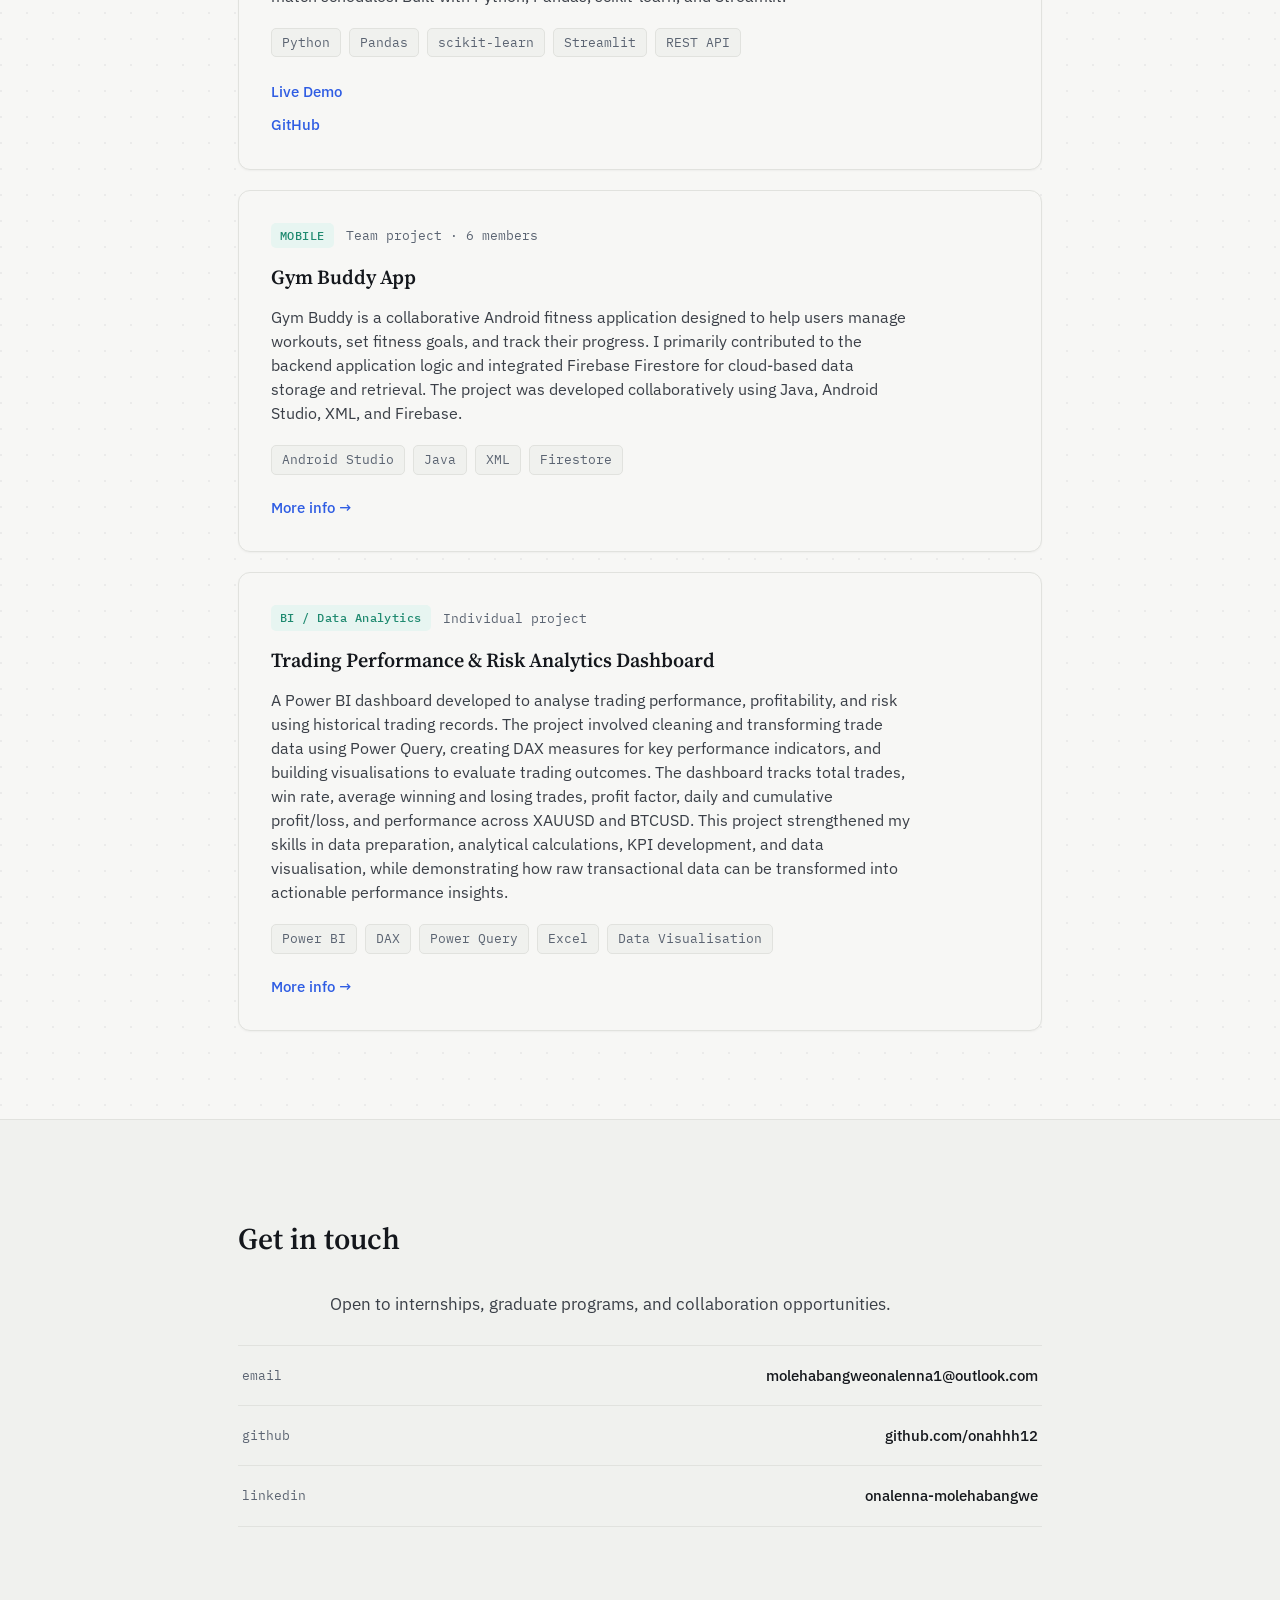
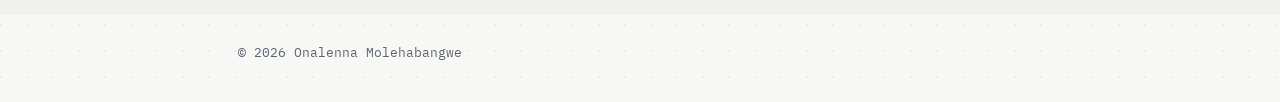
==== commit ac1be3e4: "Add Trading Performance Dashboard section to index.html Added a new article section for a Trading Pe" ====
--- a/index.html
+++ b/index.html
@@ -123,6 +123,39 @@
           </div>
         </article>
 
+        <article class="card">
+          <div class="card-top">
+            <span class="tag-domain tag-mobile">BI / Data Analytics</span>
+            <span class="team-note">Individual project</span>
+          </div>
+          
+          <h3>Trading Performance &amp; Risk Analytics Dashboard</h3>
+          
+          <p>
+            A Power BI dashboard developed to analyse trading performance, profitability, and risk using historical trading records.
+            The project involved cleaning and transforming trade data using Power Query, creating DAX measures for key performance indicators,
+            and building visualisations to evaluate trading outcomes. The dashboard tracks total trades, win rate, average winning and
+            losing trades, profit factor, daily and cumulative profit/loss, and performance across XAUUSD and BTCUSD.
+            This project strengthened my skills in data preparation, analytical calculations, KPI development, and data visualisation,
+            while demonstrating how raw transactional data can be transformed into actionable performance insights.
+          </p>
+          
+          <ul class="stack">
+            <li>Power BI</li>
+            <li>DAX</li>
+            <li>Power Query</li>
+            <li>Excel</li>
+            <li>Data Visualisation</li>
+          </ul>
+          
+          <div class="card-actions">
+            <a class="link" href="trading-dashboard.html">
+              More info →
+            </a>
+          </div>
+        </article>
+
+
       </div>
     </div>
   </section>
